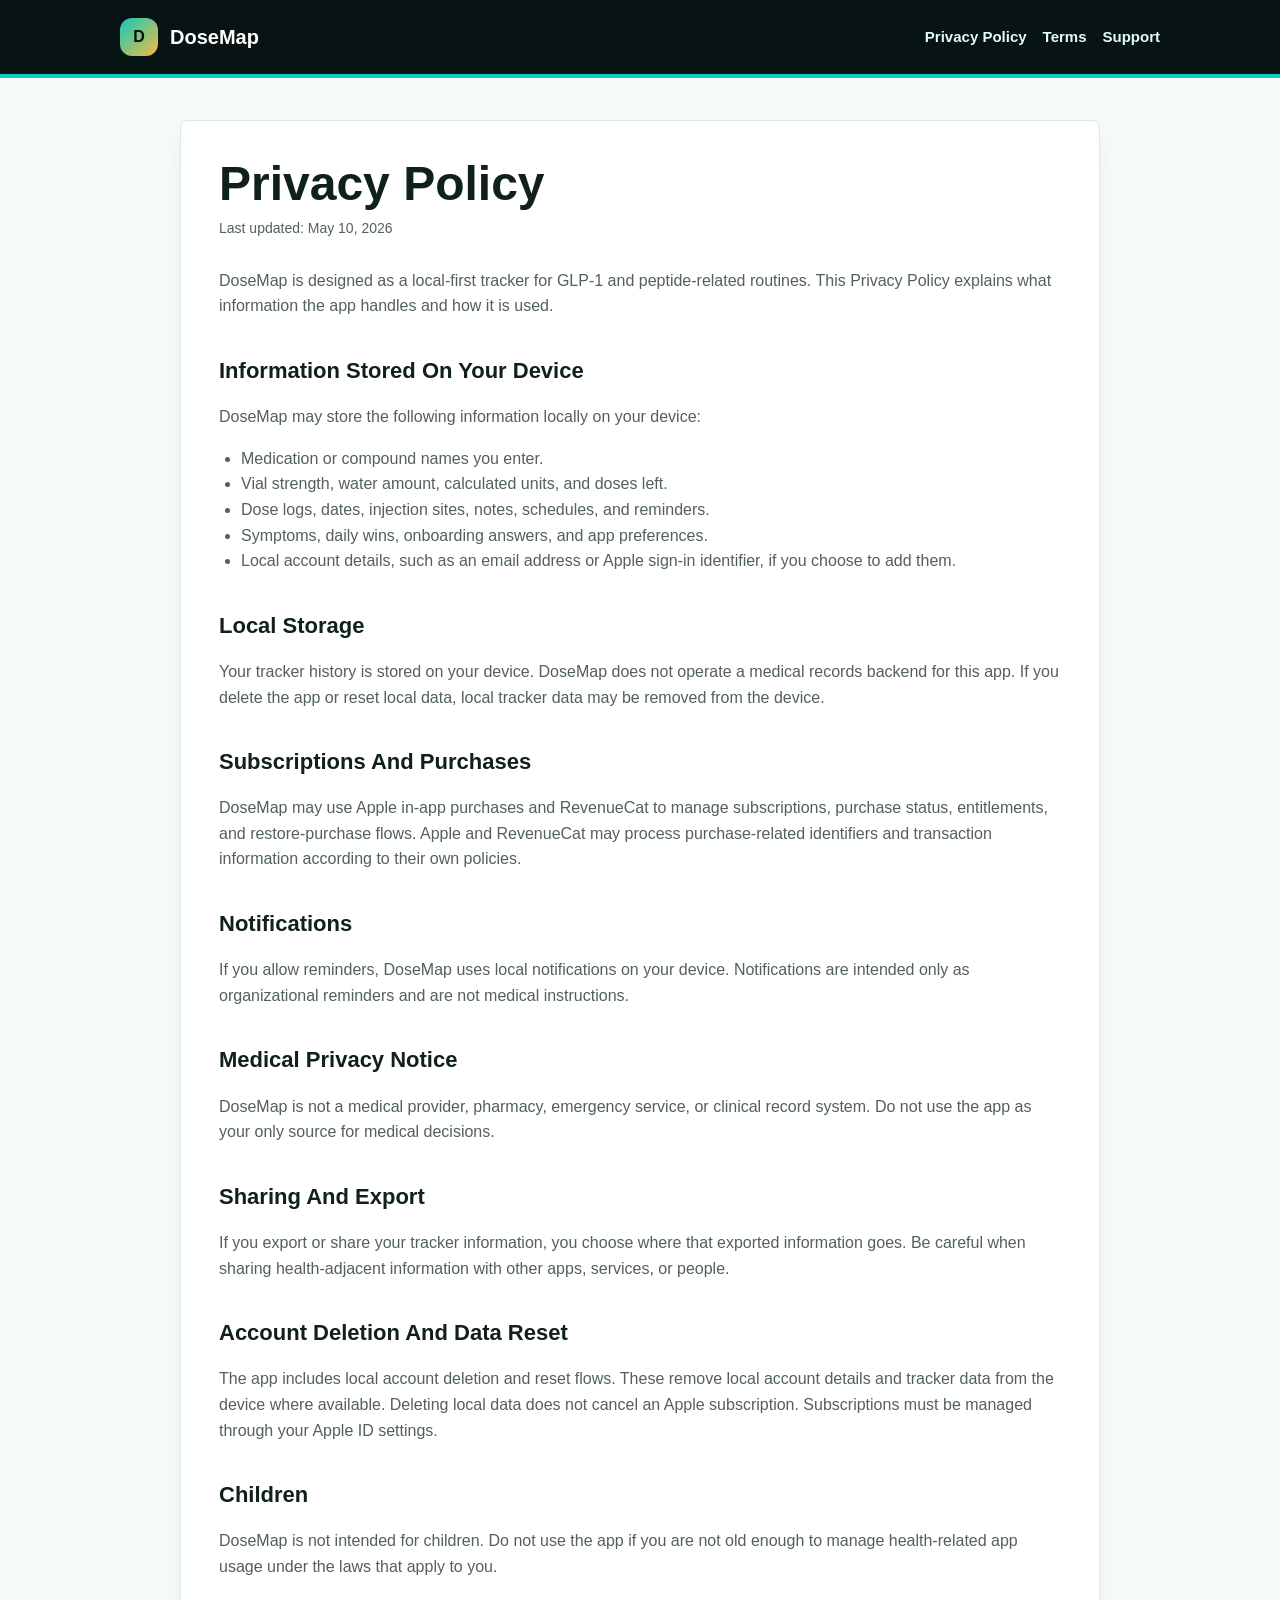
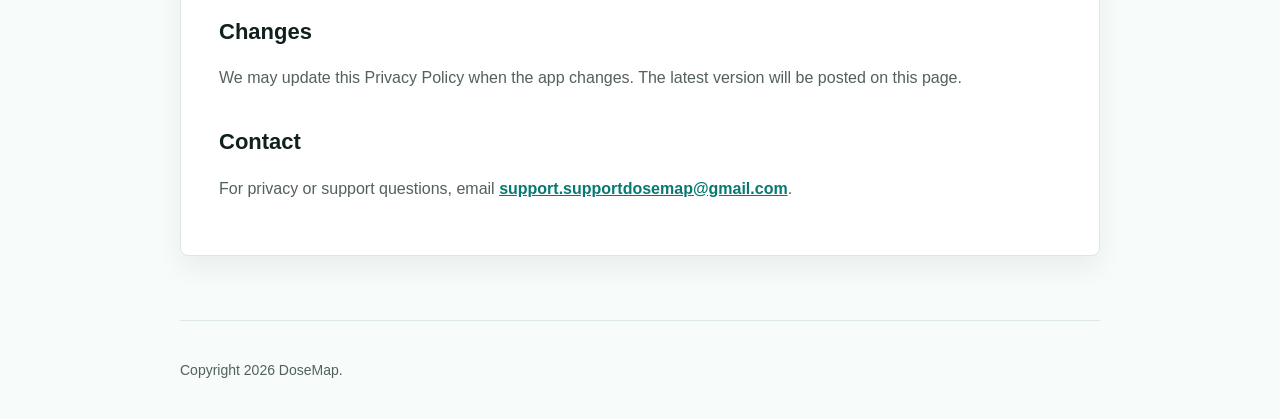
==== privacy.html @ 878b56f9 "Add files via upload" ====
<!doctype html>
<html lang="en">
  <head>
    <meta charset="utf-8">
    <meta name="viewport" content="width=device-width, initial-scale=1">
    <title>DoseMap Privacy Policy</title>
    <meta name="description" content="Privacy Policy for DoseMap.">
    <link rel="stylesheet" href="styles.css">
  </head>
  <body>
    <header class="site-header">
      <nav class="nav" aria-label="Primary navigation">
        <a class="brand" href="index.html">
          <span class="brand-mark">D</span>
          <span class="brand-name">DoseMap</span>
        </a>
        <div class="nav-links">
          <a href="privacy.html">Privacy Policy</a>
          <a href="terms.html">Terms</a>
          <a href="support.html">Support</a>
        </div>
      </nav>
    </header>

    <main class="container">
      <article class="content">
        <h1>Privacy Policy</h1>
        <p class="meta">Last updated: May 10, 2026</p>

        <p>DoseMap is designed as a local-first tracker for GLP-1 and peptide-related routines. This Privacy Policy explains what information the app handles and how it is used.</p>

        <h2>Information Stored On Your Device</h2>
        <p>DoseMap may store the following information locally on your device:</p>
        <ul>
          <li>Medication or compound names you enter.</li>
          <li>Vial strength, water amount, calculated units, and doses left.</li>
          <li>Dose logs, dates, injection sites, notes, schedules, and reminders.</li>
          <li>Symptoms, daily wins, onboarding answers, and app preferences.</li>
          <li>Local account details, such as an email address or Apple sign-in identifier, if you choose to add them.</li>
        </ul>

        <h2>Local Storage</h2>
        <p>Your tracker history is stored on your device. DoseMap does not operate a medical records backend for this app. If you delete the app or reset local data, local tracker data may be removed from the device.</p>

        <h2>Subscriptions And Purchases</h2>
        <p>DoseMap may use Apple in-app purchases and RevenueCat to manage subscriptions, purchase status, entitlements, and restore-purchase flows. Apple and RevenueCat may process purchase-related identifiers and transaction information according to their own policies.</p>

        <h2>Notifications</h2>
        <p>If you allow reminders, DoseMap uses local notifications on your device. Notifications are intended only as organizational reminders and are not medical instructions.</p>

        <h2>Medical Privacy Notice</h2>
        <p>DoseMap is not a medical provider, pharmacy, emergency service, or clinical record system. Do not use the app as your only source for medical decisions.</p>

        <h2>Sharing And Export</h2>
        <p>If you export or share your tracker information, you choose where that exported information goes. Be careful when sharing health-adjacent information with other apps, services, or people.</p>

        <h2>Account Deletion And Data Reset</h2>
        <p>The app includes local account deletion and reset flows. These remove local account details and tracker data from the device where available. Deleting local data does not cancel an Apple subscription. Subscriptions must be managed through your Apple ID settings.</p>

        <h2>Children</h2>
        <p>DoseMap is not intended for children. Do not use the app if you are not old enough to manage health-related app usage under the laws that apply to you.</p>

        <h2>Changes</h2>
        <p>We may update this Privacy Policy when the app changes. The latest version will be posted on this page.</p>

        <h2>Contact</h2>
        <p>For privacy or support questions, email <a href="mailto:support.supportdosemap@gmail.com">support.supportdosemap@gmail.com</a>.</p>
      </article>
    </main>

    <footer class="container footer">
      <p>Copyright 2026 DoseMap.</p>
    </footer>
  </body>
</html>
---- styles.css ----
:root {
  color-scheme: light;
  --bg: #f7fbfa;
  --surface: #ffffff;
  --ink: #10201f;
  --muted: #52605e;
  --line: #dbe8e5;
  --primary: #13c9bd;
  --primary-dark: #067a72;
  --accent: #f5ba3f;
}

* {
  box-sizing: border-box;
}

body {
  margin: 0;
  background: var(--bg);
  color: var(--ink);
  font-family: -apple-system, BlinkMacSystemFont, "Segoe UI", sans-serif;
  line-height: 1.6;
}

a {
  color: var(--primary-dark);
  font-weight: 700;
}

.site-header {
  background: #071413;
  color: #ffffff;
  border-bottom: 4px solid var(--primary);
}

.nav {
  width: min(1040px, calc(100% - 32px));
  margin: 0 auto;
  padding: 18px 0;
  display: flex;
  align-items: center;
  justify-content: space-between;
  gap: 18px;
  flex-wrap: wrap;
}

.brand {
  display: flex;
  align-items: center;
  gap: 12px;
  color: #ffffff;
  text-decoration: none;
}

.brand-mark {
  width: 38px;
  height: 38px;
  border-radius: 12px;
  background: linear-gradient(135deg, var(--primary), var(--accent));
  display: grid;
  place-items: center;
  font-weight: 900;
  color: #041211;
}

.brand-name {
  font-size: 20px;
  font-weight: 900;
  letter-spacing: 0;
}

.nav-links {
  display: flex;
  gap: 16px;
  flex-wrap: wrap;
}

.nav-links a {
  color: #dffdf9;
  text-decoration: none;
  font-size: 15px;
}

.hero {
  width: min(1040px, calc(100% - 32px));
  margin: 0 auto;
  padding: 54px 0 62px;
}

.hero h1 {
  max-width: 760px;
  margin: 0;
  font-size: clamp(36px, 8vw, 68px);
  line-height: 0.98;
  letter-spacing: 0;
}

.hero p {
  max-width: 720px;
  margin: 20px 0 0;
  color: #d8ece9;
  font-size: 18px;
}

.container {
  width: min(920px, calc(100% - 32px));
  margin: 0 auto;
  padding: 42px 0 64px;
}

.grid {
  display: grid;
  grid-template-columns: repeat(3, minmax(0, 1fr));
  gap: 16px;
  margin-top: 24px;
}

.card,
.content {
  background: var(--surface);
  border: 1px solid var(--line);
  border-radius: 8px;
  box-shadow: 0 12px 28px rgba(9, 37, 34, 0.06);
}

.card {
  padding: 22px;
  text-decoration: none;
  color: var(--ink);
}

.card h2 {
  margin: 0 0 8px;
  font-size: 20px;
}

.card p {
  margin: 0;
  color: var(--muted);
}

.content {
  padding: clamp(22px, 4vw, 38px);
}

.content h1 {
  margin: 0 0 8px;
  font-size: clamp(32px, 7vw, 48px);
  line-height: 1.05;
  letter-spacing: 0;
}

.content h2 {
  margin: 34px 0 10px;
  font-size: 22px;
}

.content p,
.content li {
  color: var(--muted);
}

.content ul {
  padding-left: 22px;
}

.meta {
  margin: 0 0 28px;
  color: var(--muted);
  font-size: 14px;
}

.notice {
  border-left: 4px solid var(--accent);
  background: #fff8e7;
  padding: 14px 16px;
  border-radius: 8px;
  color: #4f3c05;
}

.footer {
  border-top: 1px solid var(--line);
  padding: 24px 0;
  color: var(--muted);
  font-size: 14px;
}

@media (max-width: 760px) {
  .grid {
    grid-template-columns: 1fr;
  }

  .nav {
    align-items: flex-start;
  }
}
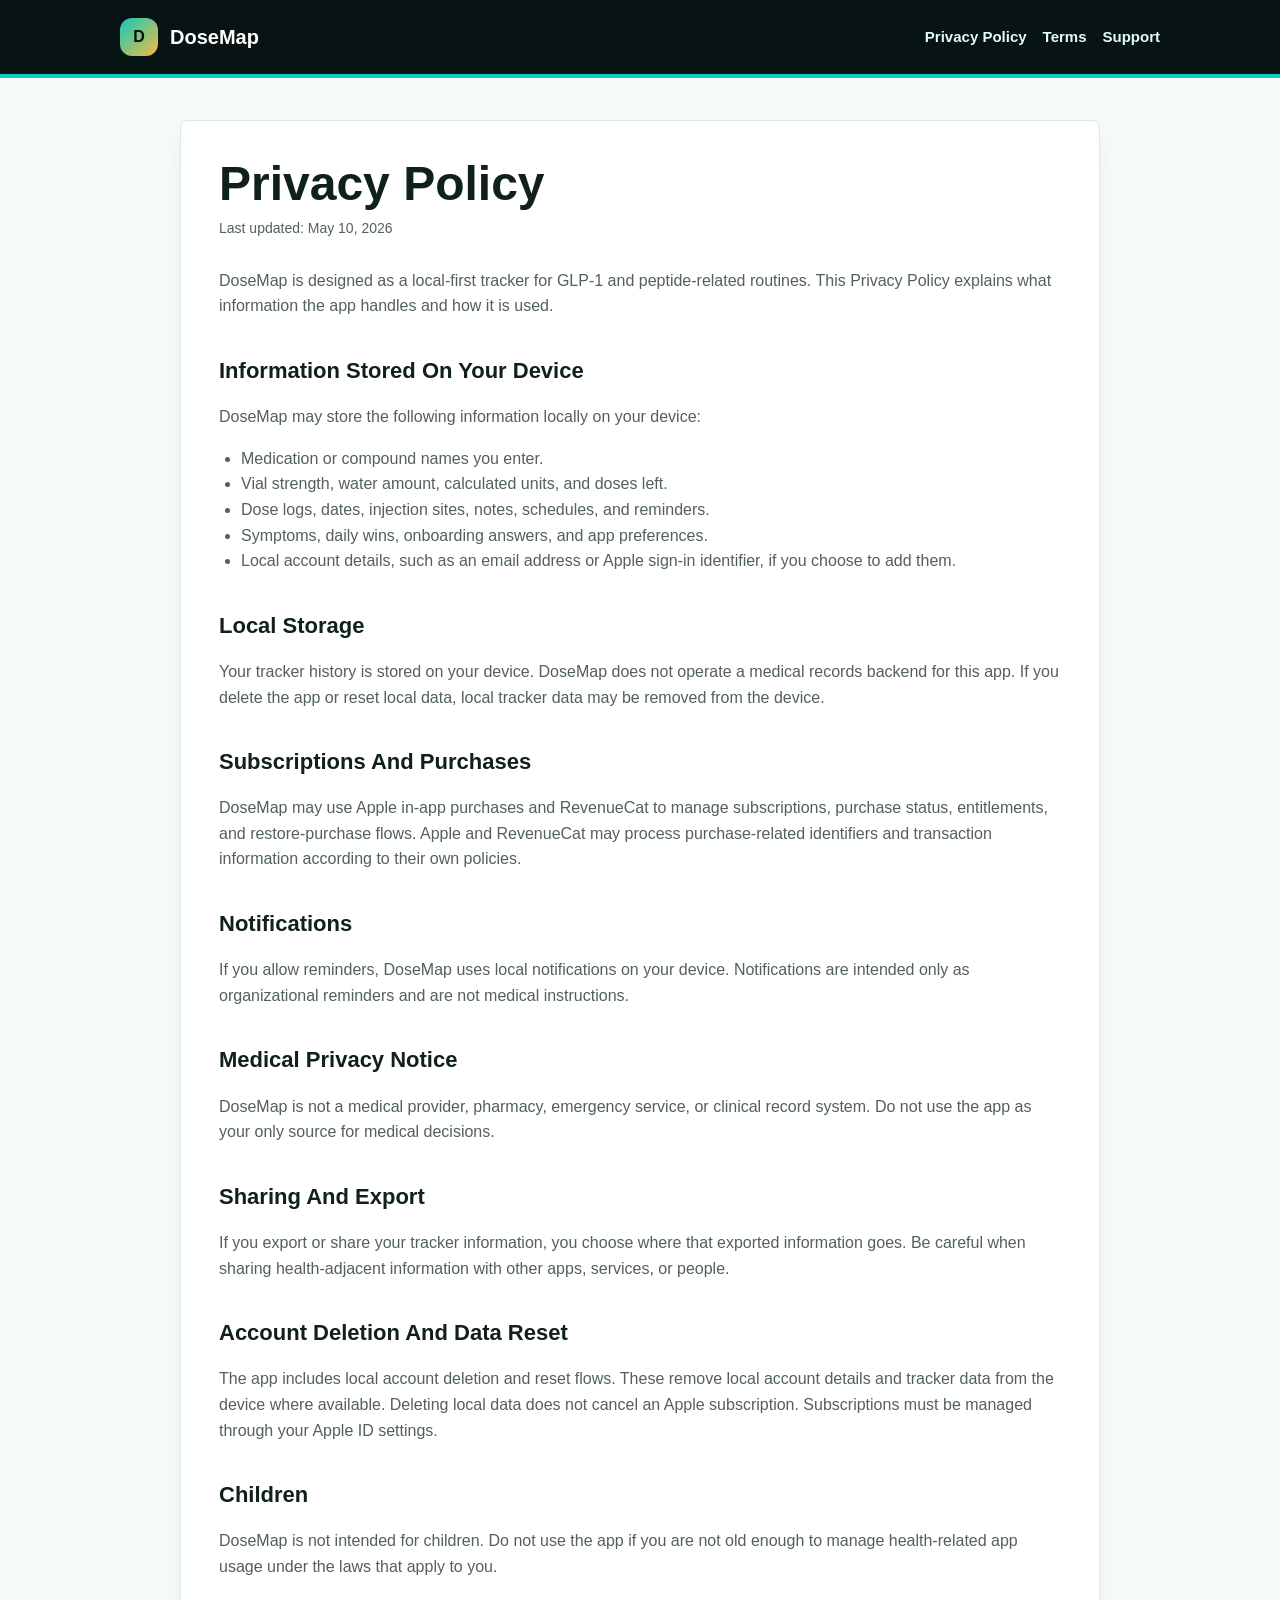
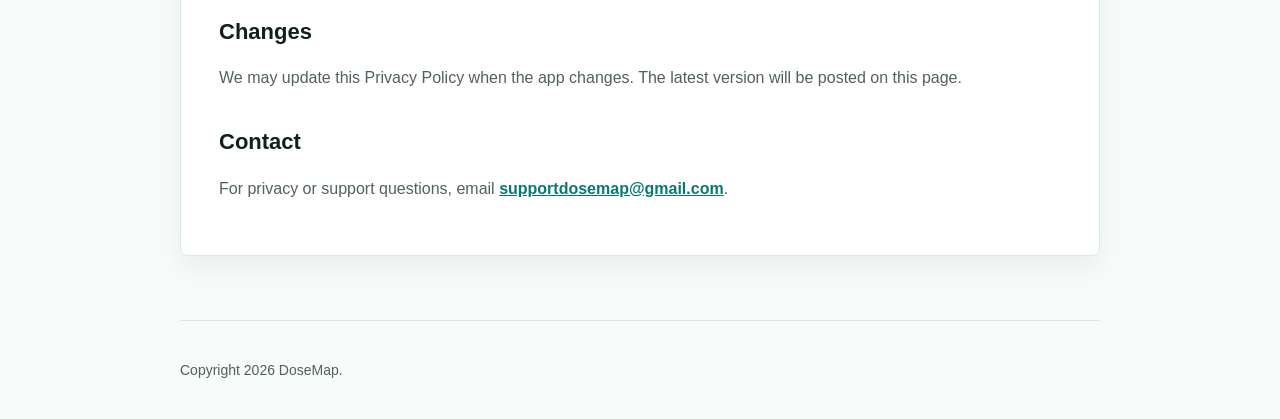
==== commit ebeface8: "Add files via upload" ====
--- a/privacy.html
+++ b/privacy.html
@@ -64,7 +64,7 @@
         <p>We may update this Privacy Policy when the app changes. The latest version will be posted on this page.</p>
 
         <h2>Contact</h2>
-        <p>For privacy or support questions, email <a href="mailto:support.supportdosemap@gmail.com">support.supportdosemap@gmail.com</a>.</p>
+        <p>For privacy or support questions, email <a href="mailto:supportdosemap@gmail.com">supportdosemap@gmail.com</a>.</p>
       </article>
     </main>
 
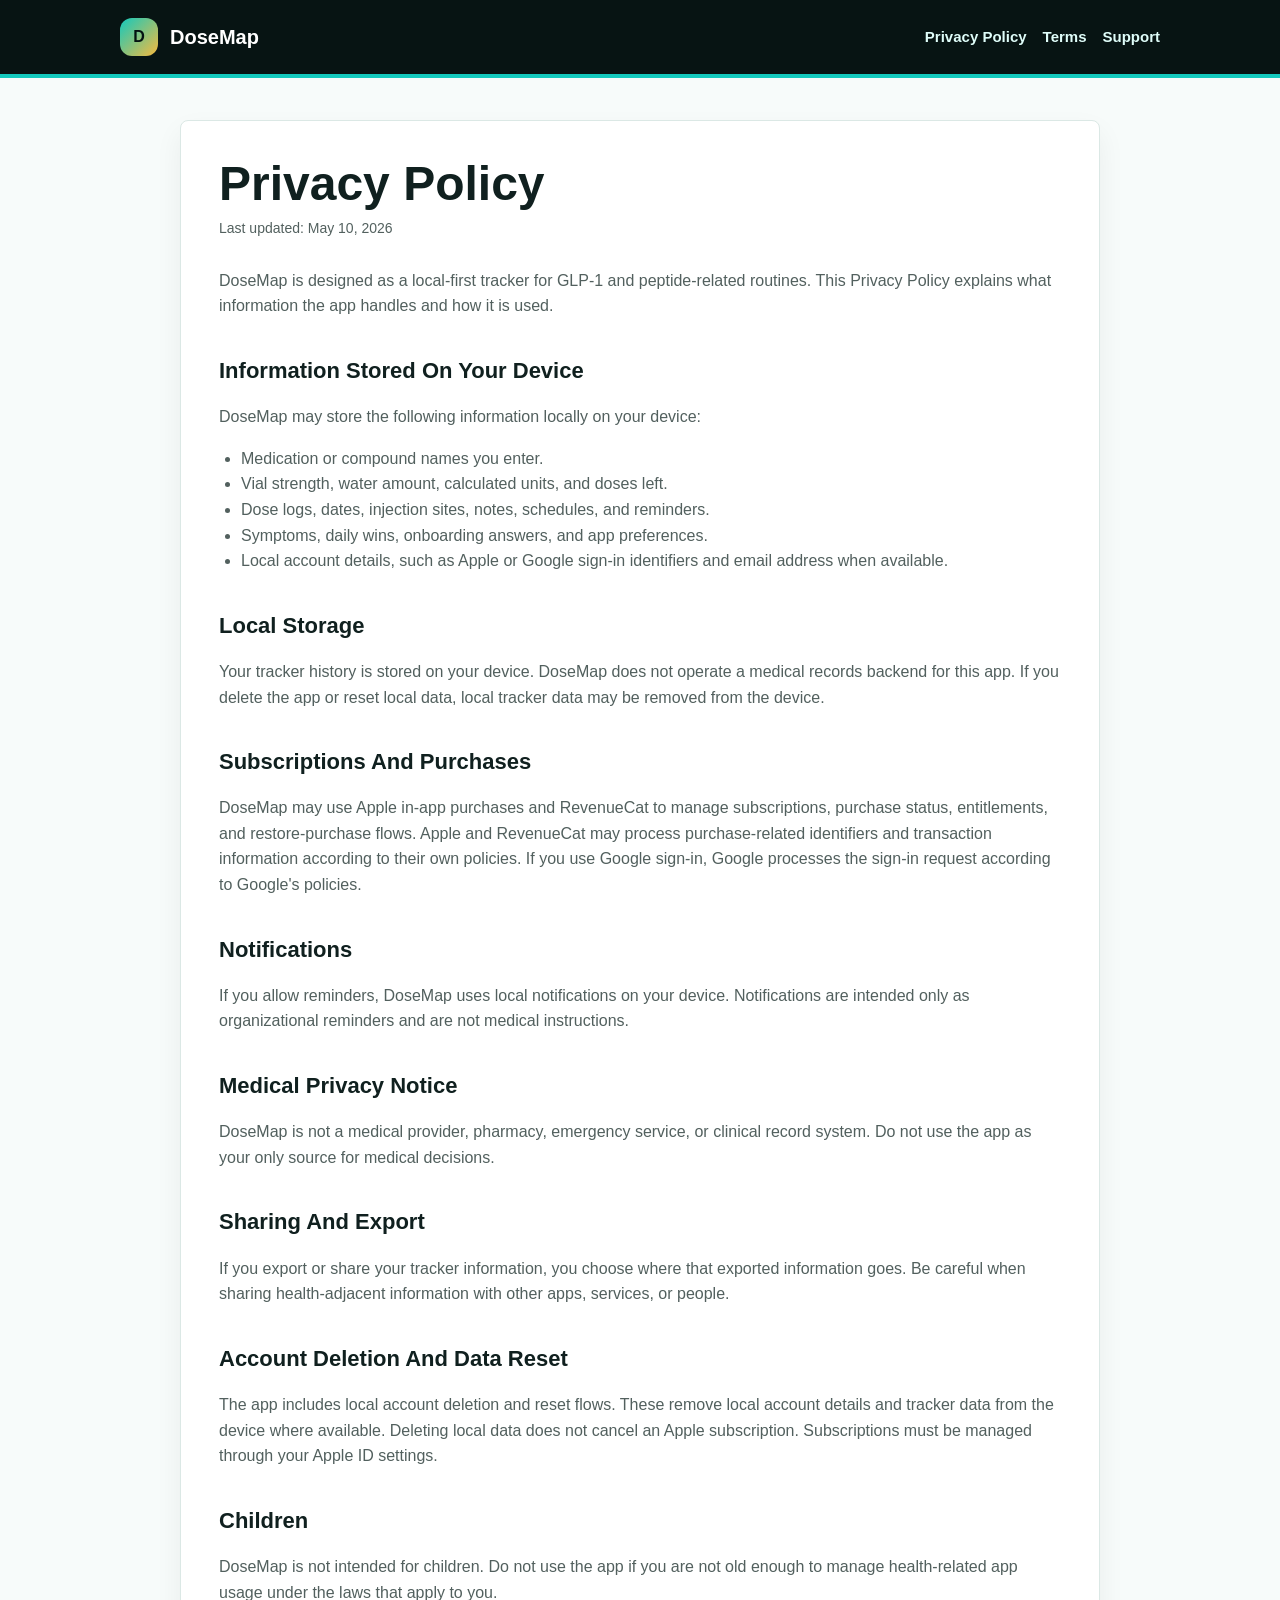
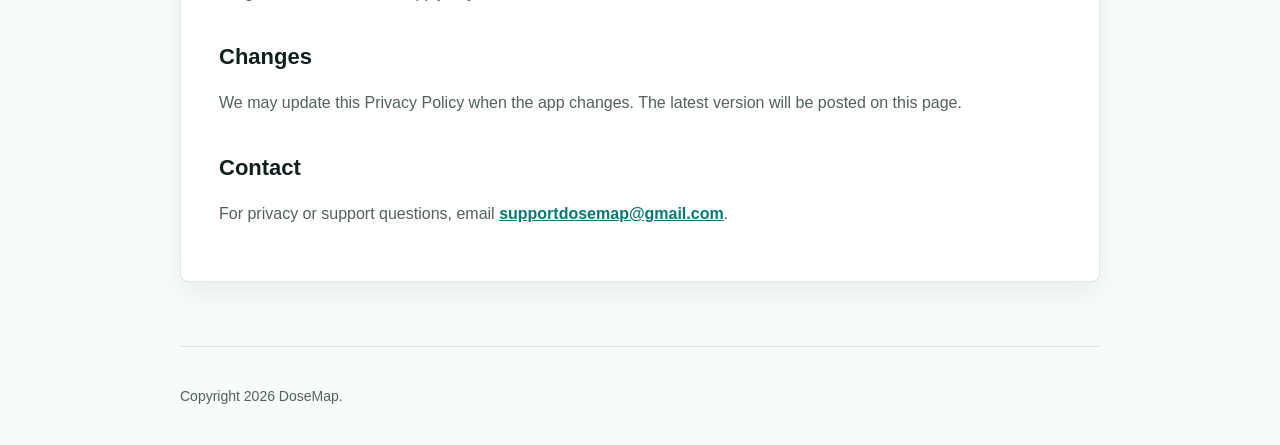
==== commit 50bdd2a7: "Add files via upload" ====
--- a/privacy.html
+++ b/privacy.html
@@ -36,14 +36,14 @@
           <li>Vial strength, water amount, calculated units, and doses left.</li>
           <li>Dose logs, dates, injection sites, notes, schedules, and reminders.</li>
           <li>Symptoms, daily wins, onboarding answers, and app preferences.</li>
-          <li>Local account details, such as an email address or Apple sign-in identifier, if you choose to add them.</li>
+          <li>Local account details, such as Apple or Google sign-in identifiers and email address when available.</li>
         </ul>
 
         <h2>Local Storage</h2>
         <p>Your tracker history is stored on your device. DoseMap does not operate a medical records backend for this app. If you delete the app or reset local data, local tracker data may be removed from the device.</p>
 
         <h2>Subscriptions And Purchases</h2>
-        <p>DoseMap may use Apple in-app purchases and RevenueCat to manage subscriptions, purchase status, entitlements, and restore-purchase flows. Apple and RevenueCat may process purchase-related identifiers and transaction information according to their own policies.</p>
+        <p>DoseMap may use Apple in-app purchases and RevenueCat to manage subscriptions, purchase status, entitlements, and restore-purchase flows. Apple and RevenueCat may process purchase-related identifiers and transaction information according to their own policies. If you use Google sign-in, Google processes the sign-in request according to Google's policies.</p>
 
         <h2>Notifications</h2>
         <p>If you allow reminders, DoseMap uses local notifications on your device. Notifications are intended only as organizational reminders and are not medical instructions.</p>
